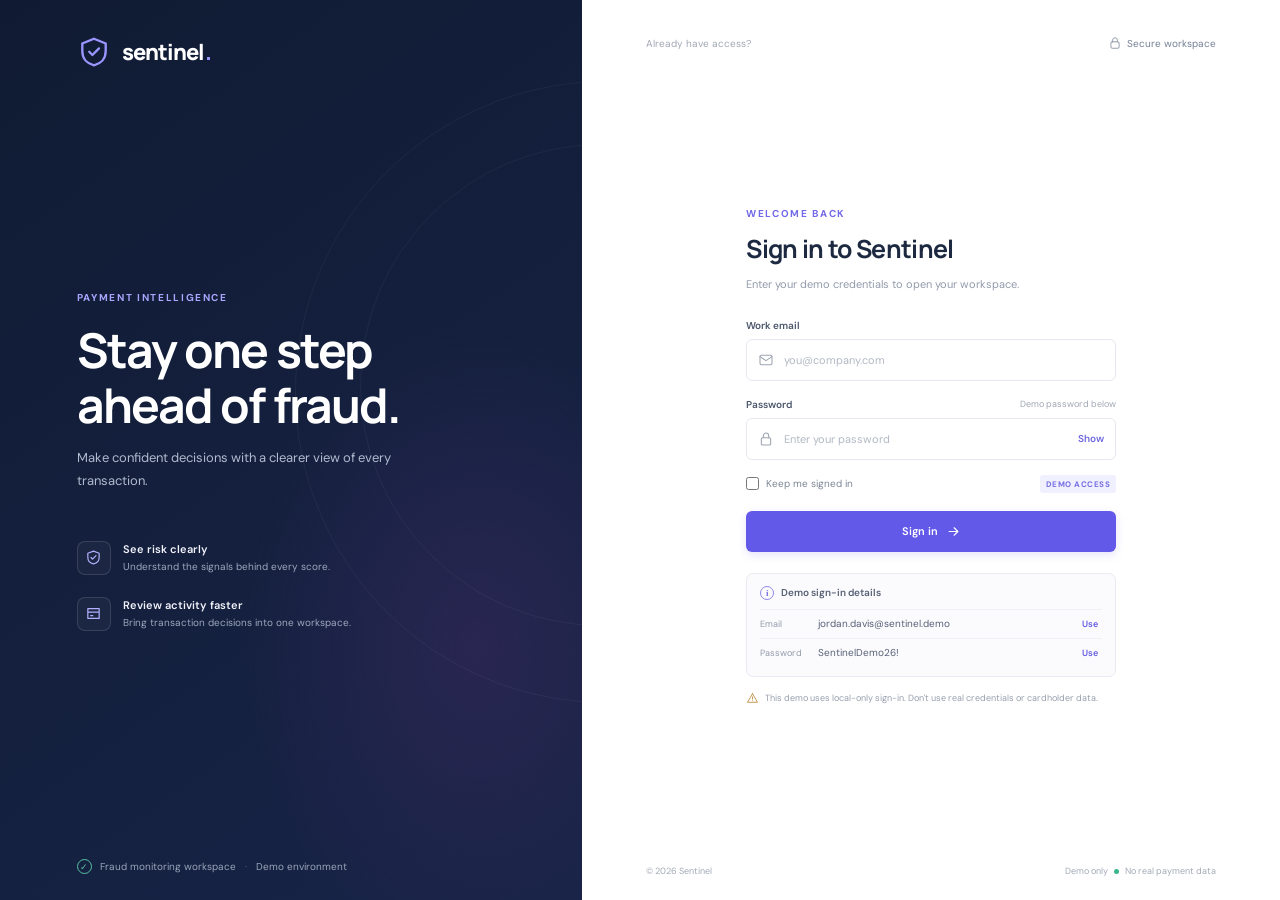
==== dashboard.html @ fb44094c "Add files via upload" ====
<!doctype html>
<html lang="en">
  <head>
    <meta charset="UTF-8">
    <meta name="viewport" content="width=device-width, initial-scale=1">
    <meta name="theme-color" content="#101b33">
    <meta name="description" content="A credit card fraud monitoring and case review dashboard.">
    <title>Sentinel — Fraud Monitoring</title>
    <script>
      try {
        if (sessionStorage.getItem("sentinel-demo-auth") !== "true" &&
            localStorage.getItem("sentinel-demo-auth") !== "true") {
          location.replace("index.html");
        }
      } catch {
        location.replace("index.html");
      }
    </script>
    <link rel="preconnect" href="https://fonts.googleapis.com">
    <link rel="preconnect" href="https://fonts.gstatic.com" crossorigin>
    <link href="https://fonts.googleapis.com/css2?family=DM+Sans:wght@400;500;600;700&family=Manrope:wght@400;500;600;700;800&display=swap" rel="stylesheet">
    <link rel="stylesheet" href="styles.css">
    <script src="app.js" defer></script>
  </head>
  <body>
    <div class="app-shell">
      <aside class="sidebar" aria-label="Main navigation">
        <a class="brand" href="#" aria-label="Sentinel home">
          <span class="brand-mark" aria-hidden="true">
            <svg viewBox="0 0 32 32" fill="none"><path d="M16 3.5 27 8v7.2c0 7.2-4.7 11.8-11 13.3C9.7 27 5 22.4 5 15.2V8l11-4.5Z" stroke="currentColor" stroke-width="2.2"/><path d="m11.5 15.8 3 3 6.2-6.2" stroke="currentColor" stroke-width="2.2" stroke-linecap="round" stroke-linejoin="round"/></svg>
          </span>
          <span class="brand-name">sentinel<span>.</span></span>
        </a>

        <div class="workspace-label">WORKSPACE</div>
        <nav class="nav-list">
          <a class="nav-link active" href="#overview" aria-current="page">
            <svg viewBox="0 0 24 24" aria-hidden="true"><rect x="3" y="3" width="8" height="8" rx="2"/><rect x="13" y="3" width="8" height="5" rx="2"/><rect x="13" y="10" width="8" height="11" rx="2"/><rect x="3" y="13" width="8" height="8" rx="2"/></svg>
            Overview
          </a>
          <a class="nav-link" href="#transactions">
            <svg viewBox="0 0 24 24" aria-hidden="true"><path d="M4 5h16v14H4z"/><path d="M4 10h16M8 15h3"/></svg>
            Transactions <span class="nav-count" id="nav-review-count">0</span>
          </a>
          <a class="nav-link" href="#risk-model">
            <svg viewBox="0 0 24 24" aria-hidden="true"><path d="M12 3v18M4 7h16M6 7l-3 7h6L6 7ZM18 7l-3 7h6l-3-7ZM8 21h8"/></svg>
            Risk model
          </a>
        </nav>

        <div class="sidebar-bottom">
          <div class="environment-card">
            <span class="environment-dot"></span>
            <div><strong>Demo environment</strong><small>Local data only</small></div>
          </div>
          <div class="profile">
            <div class="avatar">JD</div>
            <div class="profile-copy"><strong>Jordan Davis</strong><small>Fraud analyst</small></div>
            <button class="icon-button profile-menu" aria-label="Sign out" title="Sign out">
              <svg viewBox="0 0 24 24" aria-hidden="true"><path d="M10 17l5-5-5-5M15 12H3"/><path d="M12 3h6a2 2 0 0 1 2 2v14a2 2 0 0 1-2 2h-6"/></svg>
            </button>
          </div>
        </div>
      </aside>

      <main id="overview" class="main-content">
        <header class="topbar">
          <div class="breadcrumbs"><span>Workspace</span><span class="breadcrumb-slash">/</span><strong>Overview</strong></div>
          <div class="topbar-actions">
            <span class="live-indicator"><span></span> Monitoring active</span>
            <button class="icon-button" id="help-button" aria-label="About this demo" title="About this demo">
              <svg viewBox="0 0 24 24" aria-hidden="true"><circle cx="12" cy="12" r="9"/><path d="M9.6 9a2.5 2.5 0 1 1 4.4 1.6c-1.1 1.2-2 1.5-2 3M12 17.5h.01"/></svg>
            </button>
          </div>
        </header>

        <section class="page-heading">
          <div>
            <p class="eyebrow" id="date-label"></p>
            <h1><span id="greeting">Hello, Jordan</span> <span class="wave" aria-hidden="true">✦</span></h1>
            <p class="page-subtitle">Here’s what’s happening across your transaction network.</p>
          </div>
          <div class="heading-actions">
            <button class="button button-secondary" id="import-button">
              <svg viewBox="0 0 24 24" aria-hidden="true"><path d="M12 15V3m0 0L8 7m4-4 4 4M4 14v5a2 2 0 0 0 2 2h12a2 2 0 0 0 2-2v-5"/></svg>
              Import CSV
            </button>
            <input id="file-input" type="file" accept=".csv,text/csv" hidden>
            <button class="button button-primary" id="export-button">
              <svg viewBox="0 0 24 24" aria-hidden="true"><path d="M12 3v12m0 0 4-4m-4 4-4-4M4 15v4a2 2 0 0 0 2 2h12a2 2 0 0 0 2-2v-4"/></svg>
              Export report
            </button>
          </div>
        </section>

        <section class="metrics-grid" aria-label="Key metrics">
          <article class="metric-card">
            <div class="metric-top"><span class="metric-label">Transactions screened</span><span class="metric-icon indigo"><svg viewBox="0 0 24 24" aria-hidden="true"><path d="M4 5h16v14H4zM4 10h16M8 15h3"/></svg></span></div>
            <div class="metric-value" id="metric-screened">—</div>
            <div class="metric-foot"><span class="trend-positive"><span>↗</span> 12.8%</span><span>vs. previous 24h</span></div>
          </article>
          <article class="metric-card">
            <div class="metric-top"><span class="metric-label">Fraud prevented</span><span class="metric-icon mint"><svg viewBox="0 0 24 24" aria-hidden="true"><path d="M12 3 20 6v5.5c0 5.2-3.4 8.5-8 9.5-4.6-1-8-4.3-8-9.5V6l8-3Z"/><path d="m8.5 12 2.2 2.2 4.8-4.8"/></svg></span></div>
            <div class="metric-value" id="metric-prevented">—</div>
            <div class="metric-foot"><span class="trend-positive"><span>↗</span> 8.2%</span><span>vs. previous 24h</span></div>
          </article>
          <article class="metric-card">
            <div class="metric-top"><span class="metric-label">Flagged for review</span><span class="metric-icon amber"><svg viewBox="0 0 24 24" aria-hidden="true"><path d="M12 3 2.8 19h18.4L12 3Z"/><path d="M12 9v4m0 3h.01"/></svg></span></div>
            <div class="metric-value" id="metric-review">—</div>
            <div class="metric-foot"><span class="trend-neutral">Needs attention</span><span>open cases</span></div>
          </article>
          <article class="metric-card">
            <div class="metric-top"><span class="metric-label">Fraud rate</span><span class="metric-icon rose"><svg viewBox="0 0 24 24" aria-hidden="true"><path d="m3 17 6-6 4 4 8-9"/><path d="M15 6h6v6"/></svg></span></div>
            <div class="metric-value" id="metric-rate">—</div>
            <div class="metric-foot"><span class="trend-positive"><span>↓</span> 0.03%</span><span>vs. previous 24h</span></div>
          </article>
        </section>

        <section class="content-grid">
          <article class="panel chart-panel">
            <div class="panel-heading">
              <div><h2>Transaction activity</h2><p>Screened volume and flagged transactions</p></div>
              <label class="select-wrap"><span class="sr-only">Chart time range</span>
                <select id="chart-range" aria-label="Chart time range"><option value="7">Last 7 days</option><option value="14">Last 14 days</option></select>
              </label>
            </div>
            <div class="chart-summary"><strong id="chart-total">—</strong><span>transactions this week</span><span class="chart-legend"><i></i> Volume <i class="legend-flagged"></i> Flagged</span></div>
            <div class="chart-wrap"><canvas id="activity-chart" aria-label="Transaction volume and flagged transaction chart" role="img"></canvas></div>
          </article>

          <article class="panel risk-panel" id="risk-model">
            <div class="panel-heading">
              <div><h2>Risk distribution</h2><p>Current transaction mix</p></div>
              <button class="icon-button subtle-button" id="risk-info" aria-label="Risk scoring information" title="Risk scoring information">
                <svg viewBox="0 0 24 24" aria-hidden="true"><circle cx="12" cy="12" r="9"/><path d="M12 11v5m0-8h.01"/></svg>
              </button>
            </div>
            <div class="risk-body">
              <div class="donut-wrap"><div class="donut" id="risk-donut"><div class="donut-center"><strong id="risk-total">0</strong><span>transactions</span></div></div></div>
              <div class="risk-legend">
                <div><span class="risk-key low"></span><span>Low risk</span><strong id="risk-low">0</strong></div>
                <div><span class="risk-key medium"></span><span>Medium</span><strong id="risk-medium">0</strong></div>
                <div><span class="risk-key high"></span><span>High risk</span><strong id="risk-high">0</strong></div>
              </div>
            </div>
            <div class="model-note"><span class="note-icon">i</span><span>Scores use transparent demo rules, not a trained model.</span></div>
          </article>
        </section>

        <section class="panel transactions-panel" id="transactions">
          <div class="transactions-heading">
            <div><div class="title-with-count"><h2>Recent transactions</h2><span class="table-count" id="table-count">0</span></div><p>Review and manage your latest activity</p></div>
            <button class="button button-text" id="simulate-button"><span class="simulate-dot"></span> Simulate transaction</button>
          </div>
          <div class="filter-bar">
            <label class="search-field">
              <svg viewBox="0 0 24 24" aria-hidden="true"><circle cx="11" cy="11" r="7"/><path d="m16 16 4 4"/></svg>
              <input id="search-input" type="search" placeholder="Search transactions..." autocomplete="off">
            </label>
            <label class="select-wrap filter-select"><span class="sr-only">Filter by risk</span>
              <select id="risk-filter" aria-label="Filter by risk"><option value="all">All risk levels</option><option value="high">High risk</option><option value="medium">Medium risk</option><option value="low">Low risk</option></select>
            </label>
            <label class="select-wrap filter-select"><span class="sr-only">Filter by status</span>
              <select id="status-filter" aria-label="Filter by status"><option value="all">All statuses</option><option value="review">Needs review</option><option value="approved">Approved</option><option value="blocked">Blocked</option></select>
            </label>
            <button class="button button-secondary export-small" id="export-table-button">
              <svg viewBox="0 0 24 24" aria-hidden="true"><path d="M12 3v12m0 0 4-4m-4 4-4-4M4 15v4a2 2 0 0 0 2 2h12a2 2 0 0 0 2-2v-4"/></svg>
              Export
            </button>
          </div>
          <div class="table-wrap">
            <table>
              <thead><tr><th scope="col">TRANSACTION</th><th scope="col">CARDHOLDER</th><th scope="col">AMOUNT</th><th scope="col">LOCATION</th><th scope="col">RISK SCORE</th><th scope="col">STATUS</th><th scope="col"><span class="sr-only">Actions</span></th></tr></thead>
              <tbody id="transaction-rows"></tbody>
            </table>
            <div class="empty-state" id="empty-state" hidden><span class="empty-icon">⌕</span><strong>No transactions found</strong><span>Try adjusting your search or filters.</span><button class="button button-secondary" id="clear-filters-button">Clear filters</button></div>
          </div>
          <div class="table-footer"><span id="table-footer-copy">Showing 0 transactions</span><span class="local-data-label"><span></span> Sample data · saved in this browser</span></div>
        </section>
        <footer class="page-footer"><span>Sentinel Fraud Monitor <span>·</span> Demo application</span><span>All amounts shown in USD</span></footer>
      </main>
    </div>

    <div class="drawer-backdrop" id="drawer-backdrop" hidden></div>
    <aside class="detail-drawer" id="detail-drawer" aria-labelledby="drawer-title" aria-modal="true" role="dialog" hidden>
      <div class="drawer-header"><div><span class="eyebrow">TRANSACTION DETAILS</span><h2 id="drawer-title">Transaction</h2></div><button class="icon-button" id="close-drawer" aria-label="Close transaction details"><svg viewBox="0 0 24 24" aria-hidden="true"><path d="m6 6 12 12M18 6 6 18"/></svg></button></div>
      <div class="drawer-content" id="drawer-content"></div>
      <div class="drawer-actions" id="drawer-actions"></div>
    </aside>
    <div class="toast-region" id="toast-region" aria-live="polite" aria-atomic="true"></div>
  </body>
</html>
---- styles.css ----
:root {
  font-family: "DM Sans", -apple-system, BlinkMacSystemFont, "Segoe UI", sans-serif;
  color: #182338;
  background: #f7f8fb;
  font-synthesis: none;
  text-rendering: optimizeLegibility;
  --navy: #101b33;
  --ink: #182338;
  --muted: #7e8798;
  --line: #e9ecf2;
  --purple: #6259e8;
  --green: #16a37b;
  --amber: #e49a32;
  --red: #dd5b65;
}

* { box-sizing: border-box; }
body { margin: 0; min-width: 360px; min-height: 100vh; }
button, input, select { font: inherit; }
button { cursor: pointer; }
button:focus-visible, a:focus-visible, select:focus-visible, input:focus-visible { outline: 3px solid #9c96fa; outline-offset: 2px; }
.app-shell { min-height: 100vh; }
.sidebar { width: 246px; position: fixed; inset: 0 auto 0 0; display: flex; flex-direction: column; padding: 27px 17px 16px; background: var(--navy); color: #fff; z-index: 2; }
.brand { display: flex; gap: 10px; align-items: center; text-decoration: none; color: #fff; margin: 0 0 51px 7px; }
.brand-mark { display: grid; place-items: center; width: 34px; height: 34px; color: #9a94ff; }
.brand-mark svg { width: 32px; height: 32px; }
.brand-name { font: 800 22px Manrope, sans-serif; letter-spacing: -.9px; }
.brand-name span { color: #8f89ff; }
.workspace-label { color: #828da4; font-size: 10px; font-weight: 700; letter-spacing: 1.2px; padding: 0 11px 12px; }
.nav-list { display: grid; gap: 5px; }
.nav-link { display: flex; align-items: center; gap: 12px; padding: 11px 12px; color: #a9b2c4; text-decoration: none; font-size: 13px; font-weight: 500; border-radius: 7px; transition: background .15s, color .15s; }
.nav-link svg { width: 18px; height: 18px; fill: none; stroke: currentColor; stroke-width: 1.7; stroke-linecap: round; stroke-linejoin: round; }
.nav-link.active, .nav-link:hover { color: white; background: #222e49; }
.nav-link.active svg { color: #a9a3ff; }
.nav-count { margin-left: auto; min-width: 22px; padding: 2px 6px; border-radius: 9px; text-align: center; color: #ffcb83; background: #423a37; font-size: 10px; }
.sidebar-bottom { margin-top: auto; }
.environment-card { display: flex; align-items: flex-start; gap: 10px; padding: 12px 10px; margin: 0 1px 15px; border: 1px solid #2a3752; border-radius: 8px; }
.environment-dot, .live-indicator span, .local-data-label span, .simulate-dot { width: 8px; height: 8px; background: #35c79a; border-radius: 50%; flex: none; }
.environment-dot { margin-top: 4px; box-shadow: 0 0 0 3px #1e403f; }
.environment-card strong, .environment-card small, .profile-copy strong, .profile-copy small { display: block; }
.environment-card strong { font-size: 11px; font-weight: 600; }
.environment-card small { color: #909bb1; margin-top: 4px; font-size: 10px; }
.profile { display: flex; align-items: center; gap: 9px; padding: 13px 5px 2px; border-top: 1px solid #28334c; }
.avatar { display: grid; place-items: center; width: 31px; height: 31px; background: #dedcff; color: #4f48b9; border-radius: 50%; font-size: 10px; font-weight: 700; }
.profile-copy strong { font-size: 11px; font-weight: 600; }
.profile-copy small { margin-top: 3px; color: #909bb1; font-size: 10px; }
.icon-button { width: 34px; height: 34px; padding: 8px; display: inline-grid; place-items: center; background: transparent; color: #758099; border: 0; border-radius: 6px; }
.icon-button:hover { background: #f0f1f6; color: var(--ink); }
.icon-button svg, .button svg, .search-field svg { width: 17px; height: 17px; fill: none; stroke: currentColor; stroke-width: 1.7; stroke-linecap: round; stroke-linejoin: round; }
.profile-menu { margin-left: auto; color: #929db1; }
.main-content { max-width: 1600px; margin-left: 246px; padding: 0 42px 22px; }
.topbar { height: 69px; display: flex; align-items: center; justify-content: space-between; border-bottom: 1px solid #eceef3; }
.breadcrumbs { display: flex; gap: 9px; align-items: center; color: #929aab; font-size: 11px; }
.breadcrumbs strong { color: #404b60; font-weight: 600; }
.breadcrumb-slash { color: #c6cad3; }
.topbar-actions { display: flex; align-items: center; gap: 15px; }
.live-indicator { display: flex; align-items: center; gap: 7px; color: #667287; font-size: 11px; }
.live-indicator span { width: 7px; height: 7px; box-shadow: 0 0 0 3px #e2f6ef; }
.page-heading { display: flex; align-items: flex-end; justify-content: space-between; gap: 20px; padding: 27px 0 22px; }
.eyebrow { color: #9099a9; font-size: 9px; letter-spacing: .95px; font-weight: 700; }
h1, h2, p { margin: 0; }
h1 { margin-top: 8px; color: var(--ink); font: 700 25px Manrope, sans-serif; letter-spacing: -.8px; }
.wave { color: #f1b858; font-size: 17px; vertical-align: 2px; }
.page-subtitle { margin-top: 6px; color: #8790a0; font-size: 12px; }
.heading-actions { display: flex; gap: 9px; }
.button { min-height: 35px; display: inline-flex; justify-content: center; align-items: center; gap: 8px; padding: 0 12px; border: 1px solid transparent; border-radius: 6px; font-size: 11px; font-weight: 600; transition: background .15s, border .15s, transform .15s; }
.button:active { transform: translateY(1px); }
.button svg { width: 15px; height: 15px; }
.button-secondary { background: #fff; border-color: #e2e5ec; color: #4e596c; }
.button-secondary:hover { background: #f7f7fb; border-color: #c8cce1; }
.button-primary { color: white; background: var(--purple); box-shadow: 0 2px 5px #6259e829; }
.button-primary:hover { background: #5148d3; }
.button-text { color: #5f57d9; background: transparent; padding: 0 5px; }
.button-text:hover { background: #f5f4ff; }
.metrics-grid { display: grid; grid-template-columns: repeat(4, minmax(0, 1fr)); gap: 14px; }
.metric-card, .panel { background: white; border: 1px solid #ebedf2; border-radius: 8px; box-shadow: 0 2px 5px #15213c05; }
.metric-card { min-height: 121px; padding: 15px 16px 13px; }
.metric-top { display: flex; justify-content: space-between; align-items: center; }
.metric-label { color: #788294; font-size: 11px; }
.metric-icon { width: 29px; height: 29px; display: grid; place-items: center; border-radius: 7px; }
.metric-icon svg { width: 16px; height: 16px; fill: none; stroke: currentColor; stroke-width: 1.7; stroke-linecap: round; stroke-linejoin: round; }
.metric-icon.indigo { color: #6259e8; background: #f0efff; }
.metric-icon.mint { color: #159a78; background: #e8f8f1; }
.metric-icon.amber { color: #d98b23; background: #fff5e5; }
.metric-icon.rose { color: #d76572; background: #fff0f1; }
.metric-value { margin-top: 8px; color: #1d2940; font: 700 23px Manrope, sans-serif; letter-spacing: -.5px; }
.metric-foot { display: flex; align-items: center; gap: 6px; margin-top: 5px; color: #9aa2b0; font-size: 9px; }
.trend-positive { color: #189573; font-weight: 600; }
.trend-positive span { font-size: 12px; }
.trend-neutral { color: #ca842b; font-weight: 600; }
.content-grid { display: grid; grid-template-columns: minmax(0, 1.8fr) minmax(285px, 1fr); gap: 14px; margin-top: 15px; }
.panel { min-width: 0; }
.chart-panel, .risk-panel { height: 269px; padding: 16px 17px 12px; }
.panel-heading { display: flex; align-items: flex-start; justify-content: space-between; gap: 10px; }
.panel-heading h2, .transactions-heading h2 { color: #283349; font: 700 13px Manrope, sans-serif; letter-spacing: -.15px; }
.panel-heading p, .transactions-heading p { margin-top: 4px; color: #969eac; font-size: 10px; }
.select-wrap { position: relative; display: inline-flex; }
.select-wrap::after { content: ""; position: absolute; right: 10px; top: 13px; width: 6px; height: 6px; border-right: 1.4px solid #7c8595; border-bottom: 1.4px solid #7c8595; transform: rotate(45deg); pointer-events: none; }
select { min-height: 31px; padding: 0 27px 0 10px; appearance: none; border: 1px solid #e7e9ef; border-radius: 5px; outline-offset: 2px; background: #fff; color: #697487; font-size: 10px; cursor: pointer; }
.select-wrap select:focus-visible { outline: 3px solid #9c96fa; }
.chart-summary { display: flex; align-items: baseline; gap: 7px; margin-top: 14px; color: #9aa1af; font-size: 9px; }
.chart-summary > strong { color: #344057; font: 700 16px Manrope, sans-serif; }
.chart-legend { display: inline-flex; align-items: center; gap: 5px; margin-left: auto; color: #8992a1; }
.chart-legend i { width: 7px; height: 7px; background: #7770ea; border-radius: 2px; margin-left: 5px; }
.chart-legend .legend-flagged { background: #f1b351; }
.chart-wrap { height: 158px; margin-top: 7px; }
#activity-chart { width: 100%; height: 100%; }
.subtle-button { margin-top: -5px; }
.risk-body { display: flex; align-items: center; justify-content: center; gap: clamp(15px, 5vw, 44px); height: 165px; }
.donut-wrap { display: grid; place-items: center; }
.donut { width: 124px; height: 124px; position: relative; display: grid; place-items: center; border-radius: 50%; background: conic-gradient(#635be7 0deg 180deg, #e7a543 180deg 255deg, #36b18b 255deg 360deg); }
.donut::after { position: absolute; content: ""; inset: 13px; border-radius: 50%; background: white; }
.donut-center { position: relative; z-index: 1; display: grid; gap: 2px; text-align: center; }
.donut-center strong { color: #27334a; font: 700 23px Manrope, sans-serif; }
.donut-center span { color: #9aa2af; font-size: 9px; }
.risk-legend { display: grid; gap: 13px; min-width: 96px; }
.risk-legend > div { display: grid; grid-template-columns: 8px 1fr auto; gap: 7px; align-items: center; color: #7d8798; font-size: 10px; }
.risk-legend strong { color: #303b51; font-size: 10px; }
.risk-key { width: 7px; height: 7px; border-radius: 2px; }
.risk-key.low { background: #36b18b; }.risk-key.medium { background: #e7a543; }.risk-key.high { background: #635be7; }
.model-note { min-height: 30px; display: flex; align-items: center; gap: 7px; padding: 0 8px; border-radius: 5px; color: #81899a; background: #f7f8fb; font-size: 9px; }
.note-icon { display: grid; place-items: center; width: 13px; height: 13px; border: 1px solid #aab1c0; border-radius: 50%; font: 600 9px Georgia, serif; }
.transactions-panel { margin-top: 15px; overflow: hidden; }
.transactions-heading { display: flex; justify-content: space-between; align-items: center; padding: 15px 17px 13px; }
.title-with-count { display: flex; align-items: center; gap: 8px; }
.table-count { min-width: 20px; padding: 3px 6px; border-radius: 8px; text-align: center; color: #665fe0; background: #f0efff; font-size: 9px; font-weight: 600; }
.simulate-dot { width: 7px; height: 7px; background: #7a72ec; }
.filter-bar { display: flex; align-items: center; gap: 8px; padding: 0 17px 12px; }
.search-field { height: 32px; width: min(285px, 38%); display: flex; align-items: center; gap: 7px; padding: 0 9px; border: 1px solid #e7e9ef; border-radius: 5px; color: #9ba3b0; }
.search-field svg { width: 14px; height: 14px; flex: none; }
.search-field input { width: 100%; min-width: 0; border: 0; outline: none; color: #354158; background: transparent; font-size: 10px; }
.search-field input::placeholder { color: #a0a7b3; }
.search-field:focus-within { border-color: #9690ef; box-shadow: 0 0 0 2px #ecebff; }
.filter-select select { height: 32px; min-height: 32px; }
.filter-select::after { top: 12px; }
.export-small { min-height: 32px; margin-left: auto; }
.export-small svg { width: 14px; height: 14px; }
.table-wrap { overflow-x: auto; border-top: 1px solid #eff0f4; }
table { width: 100%; border-collapse: collapse; text-align: left; white-space: nowrap; }
thead { background: #fbfbfd; }
th { height: 33px; padding: 0 11px; color: #9ba2af; font-size: 8px; font-weight: 700; letter-spacing: .5px; }
th:first-child, td:first-child { padding-left: 17px; }
td { height: 49px; padding: 0 11px; border-top: 1px solid #f0f1f5; color: #667184; font-size: 10px; }
tbody tr:hover { background: #fbfbfe; }
.transaction-cell { display: flex; align-items: center; gap: 9px; }
.merchant-icon { display: grid; place-items: center; width: 28px; height: 28px; border-radius: 7px; color: #655ce0; background: #f0efff; font-size: 11px; font-weight: 700; }
.merchant-icon.food { color: #d58b36; background: #fff5e9; }
.merchant-icon.travel { color: #408bb2; background: #edf7fb; }
.merchant-icon.retail { color: #be6783; background: #fff0f5; }
.transaction-copy strong, .transaction-copy small, .cardholder strong, .cardholder small { display: block; }
.transaction-copy strong, .cardholder strong { color: #354057; font-size: 10px; font-weight: 600; }
.transaction-copy small, .cardholder small { margin-top: 3px; color: #a0a7b3; font-size: 9px; }
.amount { color: #344056; font-weight: 600; }
.location { color: #677286; }
.risk-badge, .status-badge { display: inline-flex; align-items: center; gap: 5px; padding: 4px 7px; border-radius: 4px; font-size: 9px; font-weight: 600; }
.risk-badge::before, .status-badge::before { content: ""; width: 5px; height: 5px; border-radius: 50%; background: currentColor; }
.risk-badge.high { color: #cf5967; background: #fff0f1; }
.risk-badge.medium { color: #bd812e; background: #fff6e9; }
.risk-badge.low { color: #168c6c; background: #eaf8f2; }
.status-badge.review { color: #bb7e2b; background: #fff7e9; }
.status-badge.approved { color: #168c6c; background: #eaf8f2; }
.status-badge.blocked { color: #cc5362; background: #fff0f1; }
.row-actions { display: flex; justify-content: flex-end; align-items: center; gap: 2px; }
.row-action { border: 0; padding: 5px; border-radius: 4px; color: #788295; background: transparent; font-size: 9px; }
.row-action:hover { color: #5d55d8; background: #f0efff; }
.empty-state { display: grid; justify-items: center; gap: 7px; padding: 32px 12px; color: #9098a8; font-size: 10px; }
.empty-state strong { color: #465167; font-size: 12px; }
.empty-icon { font-size: 23px; }
.empty-state .button { margin-top: 5px; }
.table-footer { min-height: 38px; display: flex; align-items: center; justify-content: space-between; gap: 10px; padding: 0 17px; border-top: 1px solid #eff0f4; color: #929aaa; font-size: 9px; }
.local-data-label { display: flex; align-items: center; gap: 6px; }
.local-data-label span { width: 6px; height: 6px; background: #a4abc0; }
.page-footer { display: flex; justify-content: space-between; padding: 14px 2px 0; color: #a4aab6; font-size: 9px; }
.page-footer span span { color: #d0d3da; padding: 0 3px; }
.drawer-backdrop { position: fixed; inset: 0; z-index: 5; background: #111a2a5c; }
.detail-drawer { position: fixed; z-index: 6; top: 0; right: 0; width: min(440px, 100vw); height: 100vh; display: flex; flex-direction: column; background: #fff; box-shadow: -12px 0 36px #101b331c; }
[hidden] { display: none !important; }
.drawer-header { display: flex; justify-content: space-between; align-items: flex-start; padding: 22px 22px 18px; border-bottom: 1px solid var(--line); }
.drawer-header h2 { margin-top: 6px; font: 700 18px Manrope, sans-serif; }
.drawer-content { overflow: auto; padding: 18px 22px; }
.drawer-amount { padding: 15px; border-radius: 8px; background: #f7f7fb; }
.drawer-amount span { color: #8b94a3; font-size: 10px; }
.drawer-amount strong { display: block; margin-top: 5px; color: #202c43; font: 700 26px Manrope, sans-serif; }
.drawer-section-title { margin: 22px 0 12px; color: #39445a; font: 700 11px Manrope, sans-serif; }
.detail-grid { display: grid; grid-template-columns: 1fr 1fr; gap: 17px 12px; }
.detail-item span { display: block; color: #969eac; font-size: 9px; }
.detail-item strong { display: block; margin-top: 5px; color: #354057; font-size: 11px; font-weight: 600; overflow-wrap: anywhere; }
.score-explanation { padding: 12px; border: 1px solid #eeeef4; border-radius: 7px; }
.score-explanation > p { color: #858e9d; font-size: 10px; line-height: 1.5; }
.signal-list { display: grid; gap: 9px; margin-top: 12px; }
.signal { display: flex; align-items: center; gap: 8px; color: #586478; font-size: 10px; }
.signal-dot { width: 6px; height: 6px; border-radius: 50%; background: #d7a046; }
.signal-dot.positive { background: #28a47e; }
.drawer-actions { display: flex; gap: 9px; margin-top: auto; padding: 15px 22px; border-top: 1px solid var(--line); }
.drawer-actions .button { flex: 1; }
.toast-region { position: fixed; z-index: 10; right: 20px; bottom: 20px; display: grid; gap: 8px; }
.toast { padding: 11px 15px; color: #fff; background: #1c2941; border-radius: 7px; box-shadow: 0 5px 20px #101b3333; font-size: 11px; animation: toast-in .2s ease-out; }
@keyframes toast-in { from { opacity: 0; transform: translateY(5px); } to { opacity: 1; transform: translateY(0); } }
.sr-only { position: absolute; top: 0; left: 0; width: 1px; height: 1px; padding: 0; margin: -1px; overflow: hidden; clip: rect(0,0,0,0); clip-path: inset(50%); white-space: nowrap; border: 0; }

@media (min-width: 1500px) { .main-content { margin-right: auto; } .metrics-grid { gap: 18px; } .content-grid { gap: 18px; } }
@media (max-width: 1100px) {
  .sidebar { width: 205px; }
  .main-content { margin-left: 205px; padding: 0 25px 20px; }
  .content-grid { grid-template-columns: minmax(0, 1.5fr) minmax(265px, 1fr); }
  .metric-card { padding-right: 11px; padding-left: 11px; }
  .filter-bar { gap: 6px; }
  .search-field { width: min(220px, 34%); }
  .filter-select select { padding-left: 7px; padding-right: 22px; }
  td { padding-right: 8px; padding-left: 8px; }
  th { padding-right: 8px; padding-left: 8px; }
}
@media (max-width: 820px) {
  .sidebar { width: 66px; padding-right: 9px; padding-left: 9px; }
  .brand { justify-content: center; margin-left: 0; margin-right: 0; }
  .brand-name, .workspace-label, .nav-link:not(.active)::after, .nav-link { font-size: 0; }
  .nav-link { justify-content: center; min-height: 41px; padding: 10px; }
  .nav-link svg { width: 19px; height: 19px; }
  .nav-link.active { font-size: 0; }
  .nav-count { position: absolute; transform: translate(12px,-12px); min-width: 14px; padding: 2px 3px; font-size: 8px; }
  .environment-card { justify-content: center; padding: 9px 5px; }
  .environment-card > div, .profile-copy { display: none; }
  .profile { justify-content: center; padding-top: 13px; }
  .profile { flex-direction: column; gap: 7px; }
  .profile-menu { display: grid; margin: 0; }
  .main-content { margin-left: 66px; padding: 0 20px 18px; }
  .page-heading { align-items: flex-start; flex-direction: column; gap: 13px; }
  .heading-actions { width: 100%; }
  .heading-actions .button { flex: 1; }
  .content-grid { grid-template-columns: 1fr; }
  .risk-panel { height: auto; }
  .risk-body { height: 145px; }
  .risk-legend { grid-template-columns: repeat(3, 1fr); min-width: 0; }
  .risk-legend > div { grid-template-columns: 8px 1fr; }
  .risk-legend strong { grid-column: 2; }
}
@media (max-width: 740px) {
  .metrics-grid { grid-template-columns: repeat(2, minmax(0,1fr)); }
}
@media (max-width: 560px) {
  body { min-width: 360px; }
  .main-content { padding-right: 12px; padding-left: 12px; }
  .topbar { height: 55px; }
  .live-indicator { font-size: 0; gap: 0; }
  .live-indicator span { width: 8px; height: 8px; }
  .page-heading { align-items: flex-start; flex-direction: column; gap: 13px; padding: 21px 0 16px; }
  h1 { font-size: 21px; }
  .heading-actions { width: 100%; }
  .heading-actions .button { flex: 1; }
  .metrics-grid { grid-template-columns: repeat(2, minmax(0,1fr)); gap: 9px; }
  .metric-card { min-height: 112px; padding: 11px; }
  .metric-label { max-width: 105px; line-height: 1.35; }
  .metric-value { font-size: 20px; }
  .metric-foot { flex-wrap: wrap; font-size: 8px; }
  .content-grid { gap: 9px; margin-top: 9px; }
  .chart-panel, .risk-panel { padding: 13px 12px 10px; }
  .chart-panel { height: 250px; }
  .chart-wrap { height: 145px; }
  .risk-legend { gap: 9px; }
  .risk-legend > div { font-size: 9px; }
  .transactions-panel { margin-top: 9px; }
  .transactions-heading { padding: 13px 12px 11px; }
  .filter-bar { flex-wrap: wrap; padding: 0 12px 10px; }
  .search-field { width: 100%; }
  .filter-select { flex: 1; }
  .filter-select select { width: 100%; }
  .export-small { margin-left: 0; }
  .table-footer { align-items: flex-start; flex-direction: column; justify-content: center; padding: 8px 12px; }
  .page-footer { font-size: 8px; }
  .row-action { font-size: 0; }
  .row-action::after { content: "View"; font-size: 9px; }
}
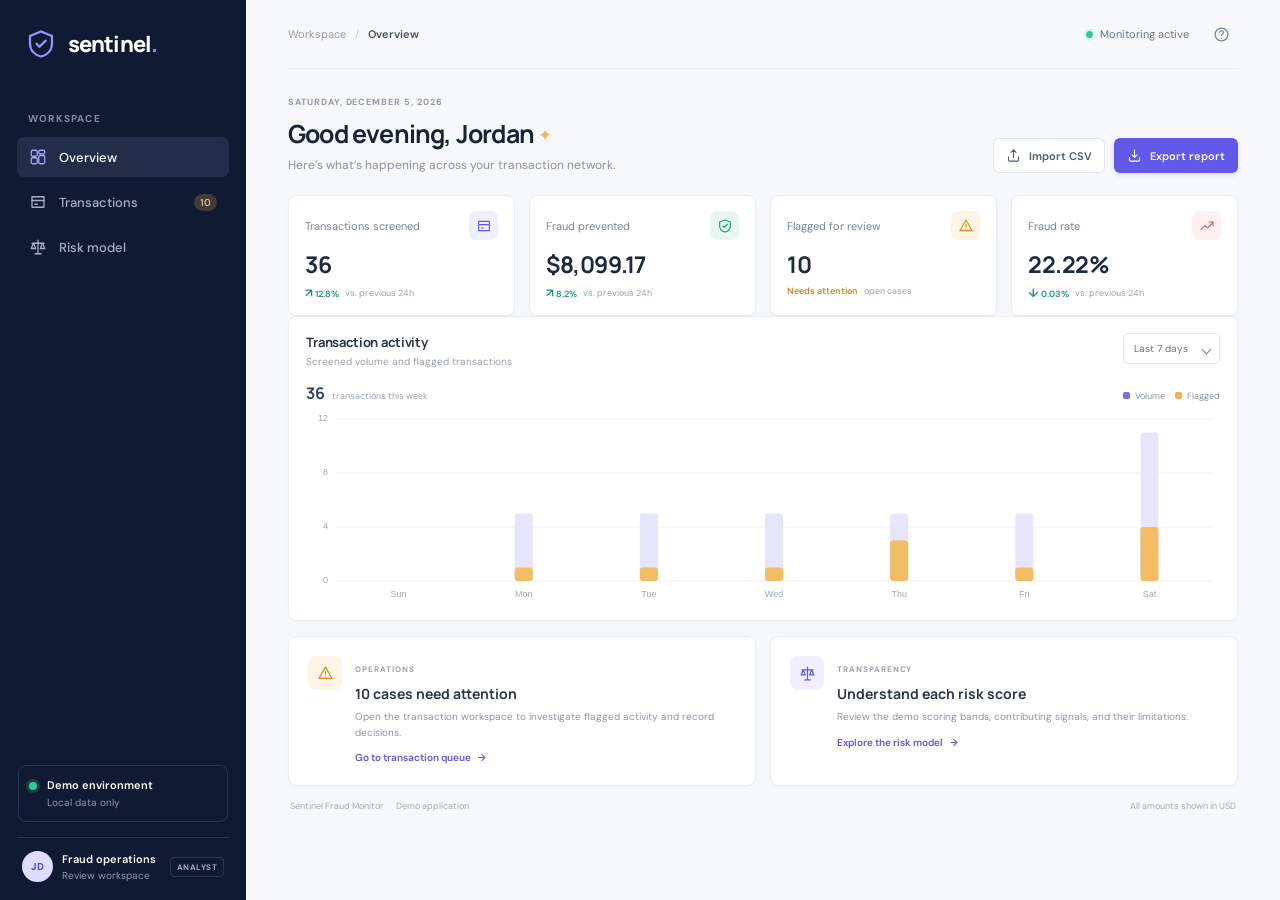
==== commit 5038d61e: "Separate overview, transaction queue, and risk model" ====
--- a/dashboard.html
+++ b/dashboard.html
@@ -4,23 +4,13 @@
     <meta charset="UTF-8">
     <meta name="viewport" content="width=device-width, initial-scale=1">
     <meta name="theme-color" content="#101b33">
-    <meta name="description" content="A credit card fraud monitoring and case review dashboard.">
-    <title>Sentinel — Fraud Monitoring</title>
-    <script>
-      try {
-        if (sessionStorage.getItem("sentinel-demo-auth") !== "true" &&
-            localStorage.getItem("sentinel-demo-auth") !== "true") {
-          location.replace("index.html");
-        }
-      } catch {
-        location.replace("index.html");
-      }
-    </script>
+    <meta name="description" content="Sentinel fraud operations overview: transaction activity, screening volume, and review queue metrics.">
+    <title>Overview — Sentinel</title>
     <link rel="preconnect" href="https://fonts.googleapis.com">
     <link rel="preconnect" href="https://fonts.gstatic.com" crossorigin>
     <link href="https://fonts.googleapis.com/css2?family=DM+Sans:wght@400;500;600;700&family=Manrope:wght@400;500;600;700;800&display=swap" rel="stylesheet">
-    <link rel="stylesheet" href="styles.css">
-    <script src="app.js" defer></script>
+    <link rel="stylesheet" href="styles.css?v=20261026b">
+    <script src="app.js?v=20261026b" defer></script>
   </head>
   <body>
     <div class="app-shell">
@@ -34,15 +24,15 @@
 
         <div class="workspace-label">WORKSPACE</div>
         <nav class="nav-list">
-          <a class="nav-link active" href="#overview" aria-current="page">
+          <a class="nav-link active" href="dashboard.html" aria-current="page">
             <svg viewBox="0 0 24 24" aria-hidden="true"><rect x="3" y="3" width="8" height="8" rx="2"/><rect x="13" y="3" width="8" height="5" rx="2"/><rect x="13" y="10" width="8" height="11" rx="2"/><rect x="3" y="13" width="8" height="8" rx="2"/></svg>
             Overview
           </a>
-          <a class="nav-link" href="#transactions">
+          <a class="nav-link" href="transactions.html">
             <svg viewBox="0 0 24 24" aria-hidden="true"><path d="M4 5h16v14H4z"/><path d="M4 10h16M8 15h3"/></svg>
             Transactions <span class="nav-count" id="nav-review-count">0</span>
           </a>
-          <a class="nav-link" href="#risk-model">
+          <a class="nav-link" href="risk-model.html">
             <svg viewBox="0 0 24 24" aria-hidden="true"><path d="M12 3v18M4 7h16M6 7l-3 7h6L6 7ZM18 7l-3 7h6l-3-7ZM8 21h8"/></svg>
             Risk model
           </a>
@@ -55,10 +45,8 @@
           </div>
           <div class="profile">
             <div class="avatar">JD</div>
-            <div class="profile-copy"><strong>Jordan Davis</strong><small>Fraud analyst</small></div>
-            <button class="icon-button profile-menu" aria-label="Sign out" title="Sign out">
-              <svg viewBox="0 0 24 24" aria-hidden="true"><path d="M10 17l5-5-5-5M15 12H3"/><path d="M12 3h6a2 2 0 0 1 2 2v14a2 2 0 0 1-2 2h-6"/></svg>
-            </button>
+            <div class="profile-copy"><strong>Fraud operations</strong><small>Review workspace</small></div>
+            <span class="profile-tag">ANALYST</span>
           </div>
         </div>
       </aside>
@@ -116,7 +104,7 @@
           </article>
         </section>
 
-        <section class="content-grid">
+        <section class="overview-chart-section">
           <article class="panel chart-panel">
             <div class="panel-heading">
               <div><h2>Transaction activity</h2><p>Screened volume and flagged transactions</p></div>
@@ -128,54 +116,16 @@
             <div class="chart-wrap"><canvas id="activity-chart" aria-label="Transaction volume and flagged transaction chart" role="img"></canvas></div>
           </article>
 
-          <article class="panel risk-panel" id="risk-model">
-            <div class="panel-heading">
-              <div><h2>Risk distribution</h2><p>Current transaction mix</p></div>
-              <button class="icon-button subtle-button" id="risk-info" aria-label="Risk scoring information" title="Risk scoring information">
-                <svg viewBox="0 0 24 24" aria-hidden="true"><circle cx="12" cy="12" r="9"/><path d="M12 11v5m0-8h.01"/></svg>
-              </button>
-            </div>
-            <div class="risk-body">
-              <div class="donut-wrap"><div class="donut" id="risk-donut"><div class="donut-center"><strong id="risk-total">0</strong><span>transactions</span></div></div></div>
-              <div class="risk-legend">
-                <div><span class="risk-key low"></span><span>Low risk</span><strong id="risk-low">0</strong></div>
-                <div><span class="risk-key medium"></span><span>Medium</span><strong id="risk-medium">0</strong></div>
-                <div><span class="risk-key high"></span><span>High risk</span><strong id="risk-high">0</strong></div>
-              </div>
-            </div>
-            <div class="model-note"><span class="note-icon">i</span><span>Scores use transparent demo rules, not a trained model.</span></div>
+        </section>
+        <section class="overview-lower-grid">
+          <article class="panel overview-insight-card">
+            <div class="overview-insight-icon amber"><svg viewBox="0 0 24 24" aria-hidden="true"><path d="M12 3 2.8 19h18.4L12 3Z"/><path d="M12 9v4m0 3h.01"/></svg></div>
+            <div><span class="eyebrow">OPERATIONS</span><h2><span id="overview-review-count">0</span> cases need attention</h2><p>Open the transaction workspace to investigate flagged activity and record decisions.</p><a class="overview-action-link" href="transactions.html">Go to transaction queue <span aria-hidden="true">→</span></a></div>
           </article>
-        </section>
-
-        <section class="panel transactions-panel" id="transactions">
-          <div class="transactions-heading">
-            <div><div class="title-with-count"><h2>Recent transactions</h2><span class="table-count" id="table-count">0</span></div><p>Review and manage your latest activity</p></div>
-            <button class="button button-text" id="simulate-button"><span class="simulate-dot"></span> Simulate transaction</button>
-          </div>
-          <div class="filter-bar">
-            <label class="search-field">
-              <svg viewBox="0 0 24 24" aria-hidden="true"><circle cx="11" cy="11" r="7"/><path d="m16 16 4 4"/></svg>
-              <input id="search-input" type="search" placeholder="Search transactions..." autocomplete="off">
-            </label>
-            <label class="select-wrap filter-select"><span class="sr-only">Filter by risk</span>
-              <select id="risk-filter" aria-label="Filter by risk"><option value="all">All risk levels</option><option value="high">High risk</option><option value="medium">Medium risk</option><option value="low">Low risk</option></select>
-            </label>
-            <label class="select-wrap filter-select"><span class="sr-only">Filter by status</span>
-              <select id="status-filter" aria-label="Filter by status"><option value="all">All statuses</option><option value="review">Needs review</option><option value="approved">Approved</option><option value="blocked">Blocked</option></select>
-            </label>
-            <button class="button button-secondary export-small" id="export-table-button">
-              <svg viewBox="0 0 24 24" aria-hidden="true"><path d="M12 3v12m0 0 4-4m-4 4-4-4M4 15v4a2 2 0 0 0 2 2h12a2 2 0 0 0 2-2v-4"/></svg>
-              Export
-            </button>
-          </div>
-          <div class="table-wrap">
-            <table>
-              <thead><tr><th scope="col">TRANSACTION</th><th scope="col">CARDHOLDER</th><th scope="col">AMOUNT</th><th scope="col">LOCATION</th><th scope="col">RISK SCORE</th><th scope="col">STATUS</th><th scope="col"><span class="sr-only">Actions</span></th></tr></thead>
-              <tbody id="transaction-rows"></tbody>
-            </table>
-            <div class="empty-state" id="empty-state" hidden><span class="empty-icon">⌕</span><strong>No transactions found</strong><span>Try adjusting your search or filters.</span><button class="button button-secondary" id="clear-filters-button">Clear filters</button></div>
-          </div>
-          <div class="table-footer"><span id="table-footer-copy">Showing 0 transactions</span><span class="local-data-label"><span></span> Sample data · saved in this browser</span></div>
+          <article class="panel overview-insight-card">
+            <div class="overview-insight-icon indigo"><svg viewBox="0 0 24 24" aria-hidden="true"><path d="M12 3v18M4 7h16M6 7l-3 7h6L6 7ZM18 7l-3 7h6l-3-7ZM8 21h8"/></svg></div>
+            <div><span class="eyebrow">TRANSPARENCY</span><h2>Understand each risk score</h2><p>Review the demo scoring bands, contributing signals, and their limitations.</p><a class="overview-action-link" href="risk-model.html">Explore the risk model <span aria-hidden="true">→</span></a></div>
+          </article>
         </section>
         <footer class="page-footer"><span>Sentinel Fraud Monitor <span>·</span> Demo application</span><span>All amounts shown in USD</span></footer>
       </main>
--- a/styles.css
+++ b/styles.css
@@ -44,6 +44,7 @@
 .avatar { display: grid; place-items: center; width: 31px; height: 31px; background: #dedcff; color: #4f48b9; border-radius: 50%; font-size: 10px; font-weight: 700; }
 .profile-copy strong { font-size: 11px; font-weight: 600; }
 .profile-copy small { margin-top: 3px; color: #909bb1; font-size: 10px; }
+.profile-tag { margin-left: auto; padding: 4px 6px; border: 1px solid #2a3752; border-radius: 4px; color: #a5adbf; font-size: 8px; font-weight: 700; letter-spacing: .5px; }
 .icon-button { width: 34px; height: 34px; padding: 8px; display: inline-grid; place-items: center; background: transparent; color: #758099; border: 0; border-radius: 6px; }
 .icon-button:hover { background: #f0f1f6; color: var(--ink); }
 .icon-button svg, .button svg, .search-field svg { width: 17px; height: 17px; fill: none; stroke: currentColor; stroke-width: 1.7; stroke-linecap: round; stroke-linejoin: round; }
@@ -51,6 +52,8 @@
 .main-content { max-width: 1600px; margin-left: 246px; padding: 0 42px 22px; }
 .topbar { height: 69px; display: flex; align-items: center; justify-content: space-between; border-bottom: 1px solid #eceef3; }
 .breadcrumbs { display: flex; gap: 9px; align-items: center; color: #929aab; font-size: 11px; }
+.breadcrumbs a { color: #929aab; text-decoration: none; }
+.breadcrumbs a:hover { color: var(--purple); }
 .breadcrumbs strong { color: #404b60; font-weight: 600; }
 .breadcrumb-slash { color: #c6cad3; }
 .topbar-actions { display: flex; align-items: center; gap: 15px; }
@@ -89,6 +92,20 @@
 .trend-positive span { font-size: 12px; }
 .trend-neutral { color: #ca842b; font-weight: 600; }
 .content-grid { display: grid; grid-template-columns: minmax(0, 1.8fr) minmax(285px, 1fr); gap: 14px; margin-top: 15px; }
+.overview-chart-section { margin-top: 0; }
+.overview-chart-section .chart-panel { height: 305px; }
+.overview-chart-section .chart-wrap { height: 192px; }
+.overview-lower-grid { display: grid; grid-template-columns: repeat(2, minmax(0, 1fr)); gap: 14px; margin-top: 15px; }
+.overview-insight-card { display: flex; gap: 13px; min-height: 140px; padding: 19px; }
+.overview-insight-icon { width: 34px; height: 34px; display: grid; place-items: center; flex: none; border-radius: 8px; }
+.overview-insight-icon svg { width: 17px; height: 17px; fill: none; stroke: currentColor; stroke-width: 1.7; stroke-linecap: round; stroke-linejoin: round; }
+.overview-insight-icon.amber { color: #d98b23; background: #fff5e5; }
+.overview-insight-icon.indigo { color: #6259e8; background: #f0efff; }
+.overview-insight-card .eyebrow { color: #9aa2b1; font-size: 8px; }
+.overview-insight-card h2 { margin-top: 7px; color: #2c374d; font: 700 14px Manrope, sans-serif; }
+.overview-insight-card p { margin-top: 6px; color: #8c95a4; font-size: 10px; line-height: 1.55; }
+.overview-action-link { display: inline-flex; gap: 7px; align-items: center; margin-top: 11px; color: #5f57d9; text-decoration: none; font-size: 10px; font-weight: 600; }
+.overview-action-link:hover { color: #3932b2; }
 .panel { min-width: 0; }
 .chart-panel, .risk-panel { height: 269px; padding: 16px 17px 12px; }
 .panel-heading { display: flex; align-items: flex-start; justify-content: space-between; gap: 10px; }
@@ -121,6 +138,56 @@
 .model-note { min-height: 30px; display: flex; align-items: center; gap: 7px; padding: 0 8px; border-radius: 5px; color: #81899a; background: #f7f8fb; font-size: 9px; }
 .note-icon { display: grid; place-items: center; width: 13px; height: 13px; border: 1px solid #aab1c0; border-radius: 50%; font: 600 9px Georgia, serif; }
 .transactions-panel { margin-top: 15px; overflow: hidden; }
+.transaction-summary-grid { display: grid; grid-template-columns: repeat(3, minmax(0, 1fr)); gap: 14px; margin-top: 0; }
+.transaction-summary-grid .metric-card { min-height: 111px; }
+.transactions-page-panel { margin-top: 16px; }
+.transactions-page-panel .transactions-heading { padding: 18px 19px 15px; }
+.transactions-page-panel .filter-bar { padding-top: 2px; }
+.transactions-page-panel .search-field { width: min(380px, 48%); }
+.model-disclaimer { display: flex; align-items: flex-start; gap: 11px; padding: 15px 17px; border: 1px solid #f3e5c6; border-radius: 8px; background: #fffaf0; }
+.model-disclaimer-icon { display: grid; place-items: center; width: 19px; height: 19px; flex: none; border: 1px solid #d9a44d; border-radius: 50%; color: #a7782d; font: 600 12px Georgia, serif; }
+.model-disclaimer strong { color: #735827; font-size: 11px; }
+.model-disclaimer p { margin-top: 4px; color: #927e5d; font-size: 10px; line-height: 1.5; }
+.risk-overview-grid { display: grid; grid-template-columns: minmax(0, 1.2fr) minmax(250px, .8fr); gap: 14px; margin-top: 14px; }
+.model-distribution-panel, .model-method-panel, .threshold-panel { padding: 18px; }
+.risk-body-large { height: 205px; gap: clamp(25px, 7vw, 70px); }
+.risk-body-large .donut { width: 150px; height: 150px; }
+.risk-body-large .donut::after { inset: 16px; }
+.risk-body-large .risk-legend { min-width: 120px; gap: 17px; }
+.risk-body-large .risk-legend > div { font-size: 11px; }
+.risk-body-large .risk-legend strong { font-size: 11px; }
+.score-equation { display: flex; justify-content: space-between; align-items: center; padding: 17px 1px; color: #778194; font-size: 11px; }
+.score-equation strong { color: #3b465b; font: 700 15px Manrope, sans-serif; }
+.equation-divider { border-top: 1px solid #eff0f4; }
+.equation-result { display: flex; justify-content: space-between; align-items: center; margin-top: 7px; padding: 13px 12px; border-radius: 6px; color: #5149cc; background: #f3f2ff; font-size: 11px; font-weight: 600; }
+.equation-result strong { font: 700 17px Manrope, sans-serif; }
+.equation-caption { margin-top: 11px; color: #929aaa; font-size: 9px; line-height: 1.5; }
+.model-rules-section { margin-top: 27px; }
+.section-heading { display: flex; justify-content: space-between; margin-bottom: 13px; }
+.section-heading h2 { margin-top: 5px; color: #283349; font: 700 16px Manrope, sans-serif; letter-spacing: -.3px; }
+.section-heading > div > p:last-child { margin-top: 5px; color: #929aaa; font-size: 10px; }
+.rule-grid { display: grid; grid-template-columns: repeat(2, minmax(0, 1fr)); gap: 11px; }
+.rule-card { display: flex; gap: 13px; min-height: 122px; padding: 16px; }
+.rule-icon { width: 33px; height: 33px; display: grid; place-items: center; flex: none; border-radius: 8px; }
+.rule-icon svg { width: 17px; height: 17px; fill: none; stroke: currentColor; stroke-width: 1.65; stroke-linecap: round; stroke-linejoin: round; }
+.rule-icon.indigo { color: #6259e8; background: #f0efff; }
+.rule-icon.amber { color: #d98b23; background: #fff5e5; }
+.rule-icon.rose { color: #d76572; background: #fff0f1; }
+.rule-icon.mint { color: #159a78; background: #e8f8f1; }
+.rule-category { color: #a0a7b4; font-size: 8px; font-weight: 700; letter-spacing: .8px; }
+.rule-card h3 { margin-top: 5px; color: #3b465a; font: 700 11px Manrope, sans-serif; }
+.rule-card p { margin-top: 5px; color: #8992a1; font-size: 9px; line-height: 1.55; }
+.model-threshold-section { margin-top: 14px; }
+.threshold-panel { padding-bottom: 10px; }
+.threshold-list { display: grid; gap: 0; margin-top: 13px; }
+.threshold-row { min-height: 48px; display: grid; grid-template-columns: 72px minmax(60px,1fr) 48px minmax(120px, .8fr); gap: 12px; align-items: center; border-top: 1px solid #f0f1f5; }
+.threshold-track { height: 6px; overflow: hidden; border-radius: 4px; background: #f0f1f5; }
+.threshold-track i { display: block; height: 100%; border-radius: inherit; }
+.threshold-low { width: 35%; background: #36b18b; }
+.threshold-medium { width: 65%; background: #e7a543; }
+.threshold-high { width: 100%; background: #d86a75; }
+.threshold-row > strong { color: #546075; font-size: 10px; }
+.threshold-description { color: #9099a8; font-size: 9px; }
 .transactions-heading { display: flex; justify-content: space-between; align-items: center; padding: 15px 17px 13px; }
 .title-with-count { display: flex; align-items: center; gap: 8px; }
 .table-count { min-width: 20px; padding: 3px 6px; border-radius: 8px; text-align: center; color: #665fe0; background: #f0efff; font-size: 9px; font-weight: 600; }
@@ -207,6 +274,7 @@
   .filter-bar { gap: 6px; }
   .search-field { width: min(220px, 34%); }
   .filter-select select { padding-left: 7px; padding-right: 22px; }
+  .risk-overview-grid { grid-template-columns: 1fr 1fr; }
   td { padding-right: 8px; padding-left: 8px; }
   th { padding-right: 8px; padding-left: 8px; }
 }
@@ -219,7 +287,7 @@
   .nav-link.active { font-size: 0; }
   .nav-count { position: absolute; transform: translate(12px,-12px); min-width: 14px; padding: 2px 3px; font-size: 8px; }
   .environment-card { justify-content: center; padding: 9px 5px; }
-  .environment-card > div, .profile-copy { display: none; }
+  .environment-card > div, .profile-copy, .profile-tag { display: none; }
   .profile { justify-content: center; padding-top: 13px; }
   .profile { flex-direction: column; gap: 7px; }
   .profile-menu { display: grid; margin: 0; }
@@ -228,11 +296,16 @@
   .heading-actions { width: 100%; }
   .heading-actions .button { flex: 1; }
   .content-grid { grid-template-columns: 1fr; }
+  .overview-lower-grid { grid-template-columns: 1fr; }
   .risk-panel { height: auto; }
   .risk-body { height: 145px; }
   .risk-legend { grid-template-columns: repeat(3, 1fr); min-width: 0; }
   .risk-legend > div { grid-template-columns: 8px 1fr; }
   .risk-legend strong { grid-column: 2; }
+  .risk-overview-grid { grid-template-columns: 1fr; }
+  .transaction-summary-grid { grid-template-columns: repeat(3, minmax(0, 1fr)); gap: 9px; }
+  .transaction-summary-grid .metric-card { padding: 11px; }
+  .transaction-summary-grid .metric-label { max-width: 105px; }
 }
 @media (max-width: 740px) {
   .metrics-grid { grid-template-columns: repeat(2, minmax(0,1fr)); }
@@ -259,6 +332,16 @@
   .risk-legend { gap: 9px; }
   .risk-legend > div { font-size: 9px; }
   .transactions-panel { margin-top: 9px; }
+  .transaction-summary-grid { grid-template-columns: 1fr; }
+  .transaction-summary-grid .metric-card { min-height: 96px; }
+  .transactions-page-panel .search-field { width: 100%; }
+  .rule-grid { grid-template-columns: 1fr; }
+  .threshold-row { grid-template-columns: 62px minmax(45px,1fr) 42px; gap: 8px; }
+  .threshold-description { grid-column: 2 / 4; margin-top: -8px; padding-bottom: 7px; }
+  .risk-body-large { gap: 16px; }
+  .risk-body-large .donut { width: 118px; height: 118px; }
+  .risk-body-large .donut::after { inset: 13px; }
+  .risk-body-large .risk-legend { min-width: 100px; }
   .transactions-heading { padding: 13px 12px 11px; }
   .filter-bar { flex-wrap: wrap; padding: 0 12px 10px; }
   .search-field { width: 100%; }
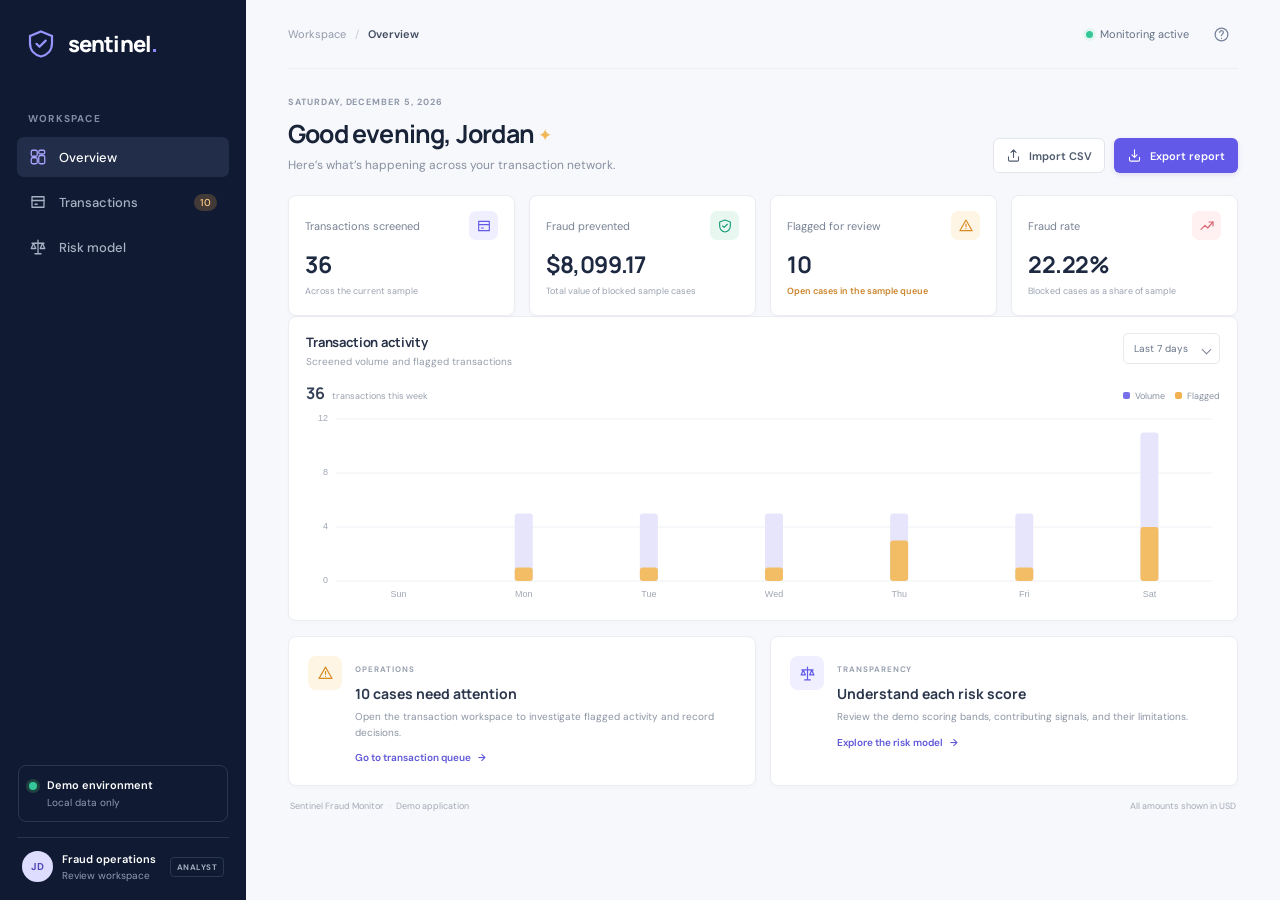
==== commit 54bd8c62: "Clarify sample-based overview metrics" ====
--- a/dashboard.html
+++ b/dashboard.html
@@ -9,8 +9,8 @@
     <link rel="preconnect" href="https://fonts.googleapis.com">
     <link rel="preconnect" href="https://fonts.gstatic.com" crossorigin>
     <link href="https://fonts.googleapis.com/css2?family=DM+Sans:wght@400;500;600;700&family=Manrope:wght@400;500;600;700;800&display=swap" rel="stylesheet">
-    <link rel="stylesheet" href="styles.css?v=20261026b">
-    <script src="app.js?v=20261026b" defer></script>
+    <link rel="stylesheet" href="styles.css?v=20261026c">
+    <script src="app.js?v=20261026c" defer></script>
   </head>
   <body>
     <div class="app-shell">
@@ -85,22 +85,22 @@
           <article class="metric-card">
             <div class="metric-top"><span class="metric-label">Transactions screened</span><span class="metric-icon indigo"><svg viewBox="0 0 24 24" aria-hidden="true"><path d="M4 5h16v14H4zM4 10h16M8 15h3"/></svg></span></div>
             <div class="metric-value" id="metric-screened">—</div>
-            <div class="metric-foot"><span class="trend-positive"><span>↗</span> 12.8%</span><span>vs. previous 24h</span></div>
+            <div class="metric-foot"><span>Across the current sample</span></div>
           </article>
           <article class="metric-card">
             <div class="metric-top"><span class="metric-label">Fraud prevented</span><span class="metric-icon mint"><svg viewBox="0 0 24 24" aria-hidden="true"><path d="M12 3 20 6v5.5c0 5.2-3.4 8.5-8 9.5-4.6-1-8-4.3-8-9.5V6l8-3Z"/><path d="m8.5 12 2.2 2.2 4.8-4.8"/></svg></span></div>
             <div class="metric-value" id="metric-prevented">—</div>
-            <div class="metric-foot"><span class="trend-positive"><span>↗</span> 8.2%</span><span>vs. previous 24h</span></div>
+            <div class="metric-foot"><span>Total value of blocked sample cases</span></div>
           </article>
           <article class="metric-card">
             <div class="metric-top"><span class="metric-label">Flagged for review</span><span class="metric-icon amber"><svg viewBox="0 0 24 24" aria-hidden="true"><path d="M12 3 2.8 19h18.4L12 3Z"/><path d="M12 9v4m0 3h.01"/></svg></span></div>
             <div class="metric-value" id="metric-review">—</div>
-            <div class="metric-foot"><span class="trend-neutral">Needs attention</span><span>open cases</span></div>
+            <div class="metric-foot"><span class="trend-neutral">Open cases in the sample queue</span></div>
           </article>
           <article class="metric-card">
             <div class="metric-top"><span class="metric-label">Fraud rate</span><span class="metric-icon rose"><svg viewBox="0 0 24 24" aria-hidden="true"><path d="m3 17 6-6 4 4 8-9"/><path d="M15 6h6v6"/></svg></span></div>
             <div class="metric-value" id="metric-rate">—</div>
-            <div class="metric-foot"><span class="trend-positive"><span>↓</span> 0.03%</span><span>vs. previous 24h</span></div>
+            <div class="metric-foot"><span>Blocked cases as a share of sample</span></div>
           </article>
         </section>
 
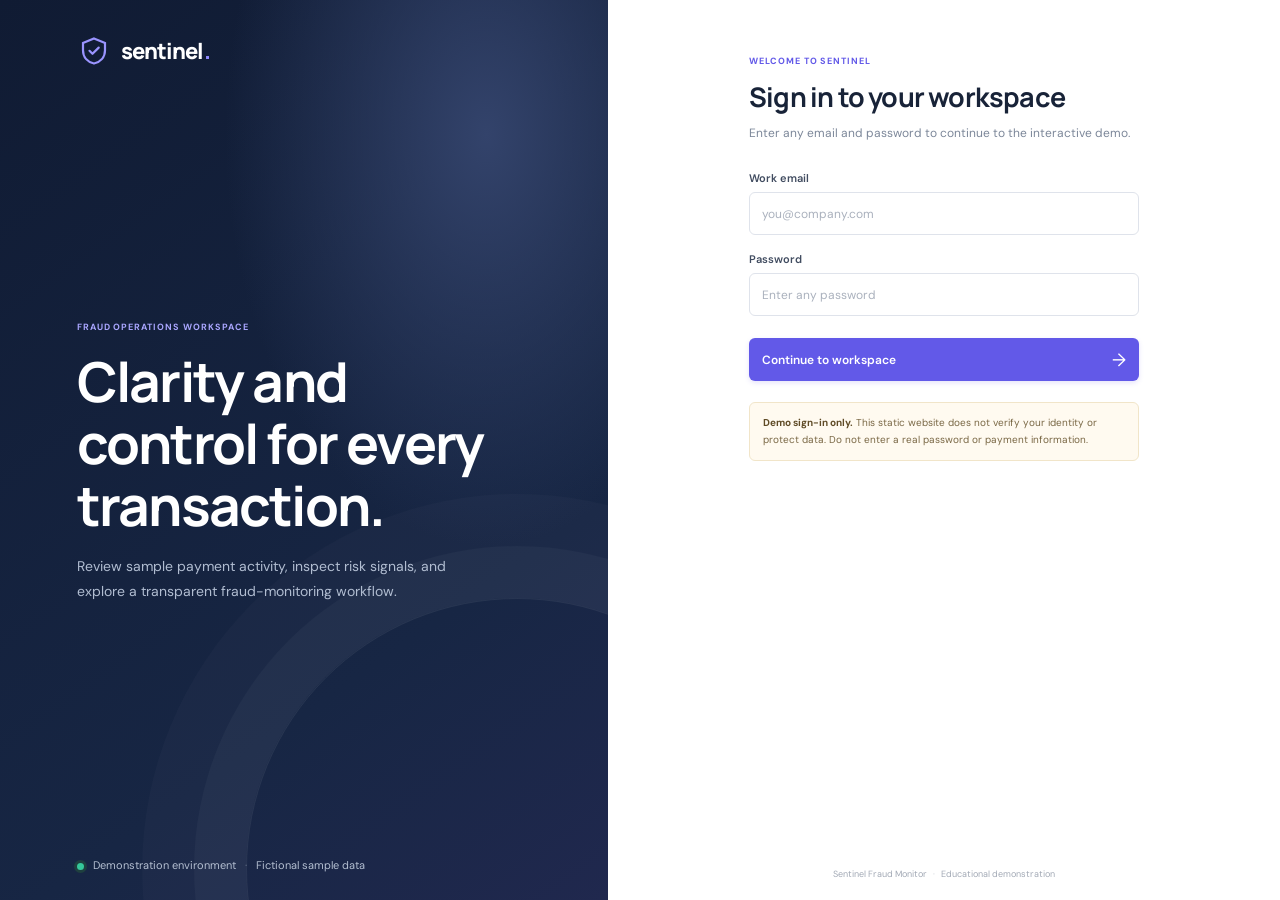
==== commit c7c740c9: "Add demo sign-in flow" ====
--- a/dashboard.html
+++ b/dashboard.html
@@ -9,7 +9,8 @@
     <link rel="preconnect" href="https://fonts.googleapis.com">
     <link rel="preconnect" href="https://fonts.gstatic.com" crossorigin>
     <link href="https://fonts.googleapis.com/css2?family=DM+Sans:wght@400;500;600;700&family=Manrope:wght@400;500;600;700;800&display=swap" rel="stylesheet">
-    <link rel="stylesheet" href="styles.css?v=20261026c">
+    <link rel="stylesheet" href="styles.css?v=20261026d">
+    <script src="auth.js?v=20261026d" defer></script>
     <script src="app.js?v=20261026c" defer></script>
   </head>
   <body>
@@ -46,7 +47,7 @@
           <div class="profile">
             <div class="avatar">JD</div>
             <div class="profile-copy"><strong>Fraud operations</strong><small>Review workspace</small></div>
-            <span class="profile-tag">ANALYST</span>
+            <a class="profile-tag sign-out-link" href="index.html?signout=1">SIGN OUT</a>
           </div>
         </div>
       </aside>
--- a/styles.css
+++ b/styles.css
@@ -45,6 +45,8 @@
 .profile-copy strong { font-size: 11px; font-weight: 600; }
 .profile-copy small { margin-top: 3px; color: #909bb1; font-size: 10px; }
 .profile-tag { margin-left: auto; padding: 4px 6px; border: 1px solid #2a3752; border-radius: 4px; color: #a5adbf; font-size: 8px; font-weight: 700; letter-spacing: .5px; }
+.sign-out-link { text-decoration: none; }
+.sign-out-link:hover { color: #fff; border-color: #67718a; }
 .icon-button { width: 34px; height: 34px; padding: 8px; display: inline-grid; place-items: center; background: transparent; color: #758099; border: 0; border-radius: 6px; }
 .icon-button:hover { background: #f0f1f6; color: var(--ink); }
 .icon-button svg, .button svg, .search-field svg { width: 17px; height: 17px; fill: none; stroke: currentColor; stroke-width: 1.7; stroke-linecap: round; stroke-linejoin: round; }
@@ -265,6 +267,36 @@
 @keyframes toast-in { from { opacity: 0; transform: translateY(5px); } to { opacity: 1; transform: translateY(0); } }
 .sr-only { position: absolute; top: 0; left: 0; width: 1px; height: 1px; padding: 0; margin: -1px; overflow: hidden; clip: rect(0,0,0,0); clip-path: inset(50%); white-space: nowrap; border: 0; }
 
+.login-page { min-width: 320px; background: #fff; }
+.login-layout { min-height: 100vh; display: grid; grid-template-columns: minmax(360px, .95fr) minmax(420px, 1.05fr); }
+.login-brand-panel { position: relative; display: flex; flex-direction: column; justify-content: space-between; min-height: 100vh; padding: 34px clamp(30px, 6vw, 88px) 28px; overflow: hidden; color: #fff; background: radial-gradient(ellipse at 80% 15%, #33436b 0, transparent 38%), linear-gradient(145deg, #101b33, #172644 70%, #20284e); }
+.login-brand-panel::after { position: absolute; right: -180px; bottom: -240px; width: 540px; height: 540px; border: 1px solid #ffffff12; border-radius: 50%; content: ""; box-shadow: 0 0 0 52px #ffffff08, 0 0 0 104px #ffffff05; pointer-events: none; }
+.login-brand { position: relative; z-index: 1; margin: 0; }
+.login-brand-copy { position: relative; z-index: 1; max-width: 510px; margin: auto 0; padding: 70px 0; }
+.login-brand-copy .eyebrow { color: #aaa6ff; }
+.login-brand-copy h1 { max-width: 470px; margin-top: 18px; color: white; font-size: clamp(34px, 4.3vw, 56px); line-height: 1.12; letter-spacing: -1.8px; }
+.login-brand-copy > p:last-child { max-width: 420px; margin-top: 18px; color: #b1bdd1; font-size: 14px; line-height: 1.8; }
+.login-brand-footer { position: relative; z-index: 1; display: flex; align-items: center; gap: 9px; color: #b4bfd1; font-size: 11px; }
+.login-brand-footer .environment-dot { width: 7px; height: 7px; }
+.login-footer-divider { color: #68768e; }
+.login-form-panel { display: flex; flex-direction: column; justify-content: center; align-items: center; padding: 55px clamp(28px, 7vw, 104px) 20px; }
+.login-form-wrap { width: min(100%, 390px); }
+.login-form-wrap > .eyebrow { color: var(--purple); }
+.login-form-wrap h2 { margin-top: 11px; color: var(--ink); font: 700 27px Manrope, sans-serif; letter-spacing: -.8px; }
+.login-subtitle { margin-top: 9px; color: #7c8799; font-size: 12px; line-height: 1.6; }
+.login-form { display: grid; margin-top: 28px; }
+.login-form label { margin: 0 0 7px; color: #414c60; font-size: 11px; font-weight: 600; }
+.login-form input { width: 100%; height: 43px; margin-bottom: 17px; padding: 0 12px; border: 1px solid #dfe3eb; border-radius: 6px; color: var(--ink); background: white; font-size: 12px; }
+.login-form input::placeholder { color: #aab1bd; }
+.login-form input:focus { border-color: #8c84f2; outline: 3px solid #9c96fa33; }
+.login-submit { min-height: 43px; margin-top: 5px; font-size: 12px; }
+.login-submit span { margin-left: auto; font-size: 18px; font-weight: 400; }
+.login-notice { margin-top: 21px; padding: 12px 13px; border: 1px solid #f1e5c9; border-radius: 6px; color: #796744; background: #fffaf0; font-size: 10px; line-height: 1.65; }
+.login-notice strong { color: #5f4b26; }
+.login-legal { width: min(100%, 390px); margin-top: auto; padding-top: 36px; color: #a2a9b5; font-size: 9px; text-align: center; }
+.login-legal span { padding: 0 4px; color: #c7cbd2; }
+.login-mobile-mark { display: none; }
+
 @media (min-width: 1500px) { .main-content { margin-right: auto; } .metrics-grid { gap: 18px; } .content-grid { gap: 18px; } }
 @media (max-width: 1100px) {
   .sidebar { width: 205px; }
@@ -279,6 +311,8 @@
   th { padding-right: 8px; padding-left: 8px; }
 }
 @media (max-width: 820px) {
+  .login-layout { grid-template-columns: minmax(260px, .8fr) minmax(390px, 1.2fr); }
+  .login-brand-panel { padding-right: 30px; padding-left: 30px; }
   .sidebar { width: 66px; padding-right: 9px; padding-left: 9px; }
   .brand { justify-content: center; margin-left: 0; margin-right: 0; }
   .brand-name, .workspace-label, .nav-link:not(.active)::after, .nav-link { font-size: 0; }
@@ -308,6 +342,10 @@
   .transaction-summary-grid .metric-label { max-width: 105px; }
 }
 @media (max-width: 740px) {
+  .login-layout { grid-template-columns: 1fr; }
+  .login-brand-panel { display: none; }
+  .login-form-panel { min-height: 100vh; padding: 40px 24px 20px; }
+  .login-mobile-mark { display: grid; margin-bottom: 28px; }
   .metrics-grid { grid-template-columns: repeat(2, minmax(0,1fr)); }
 }
 @media (max-width: 560px) {
